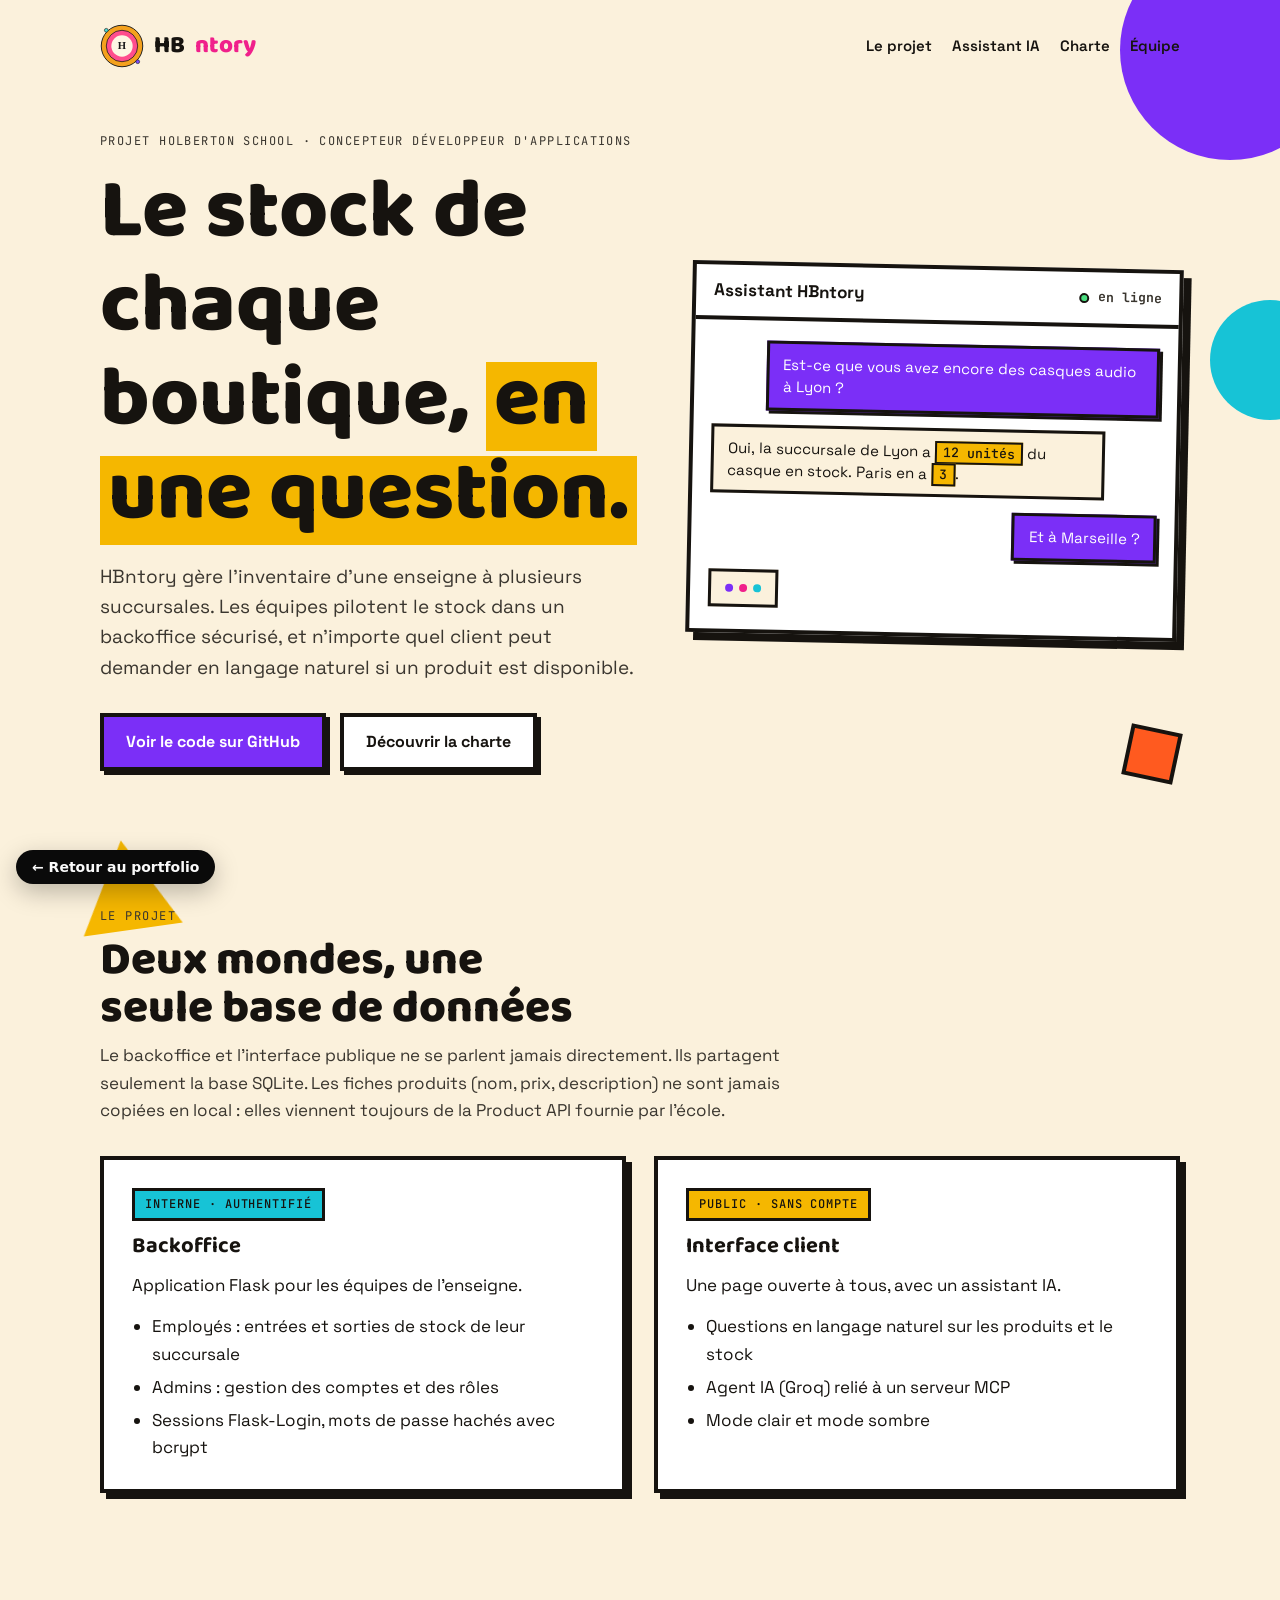
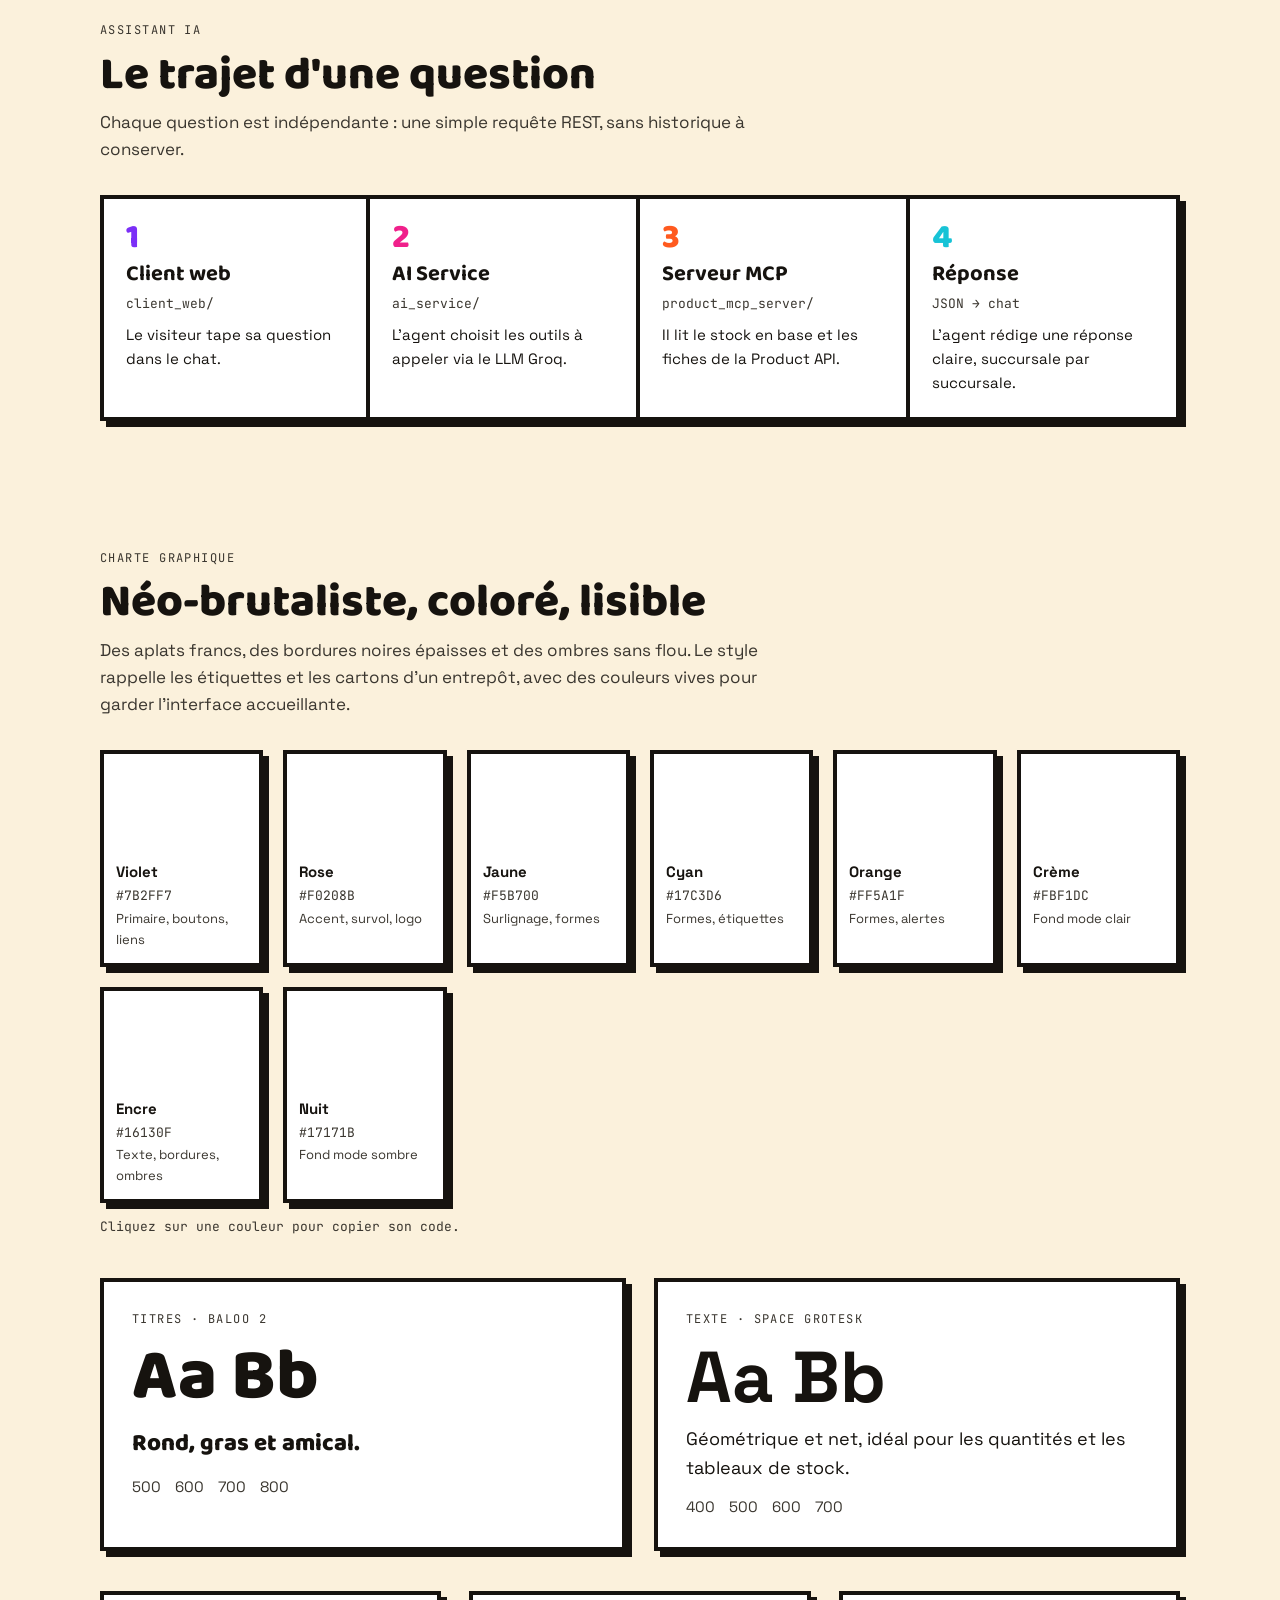
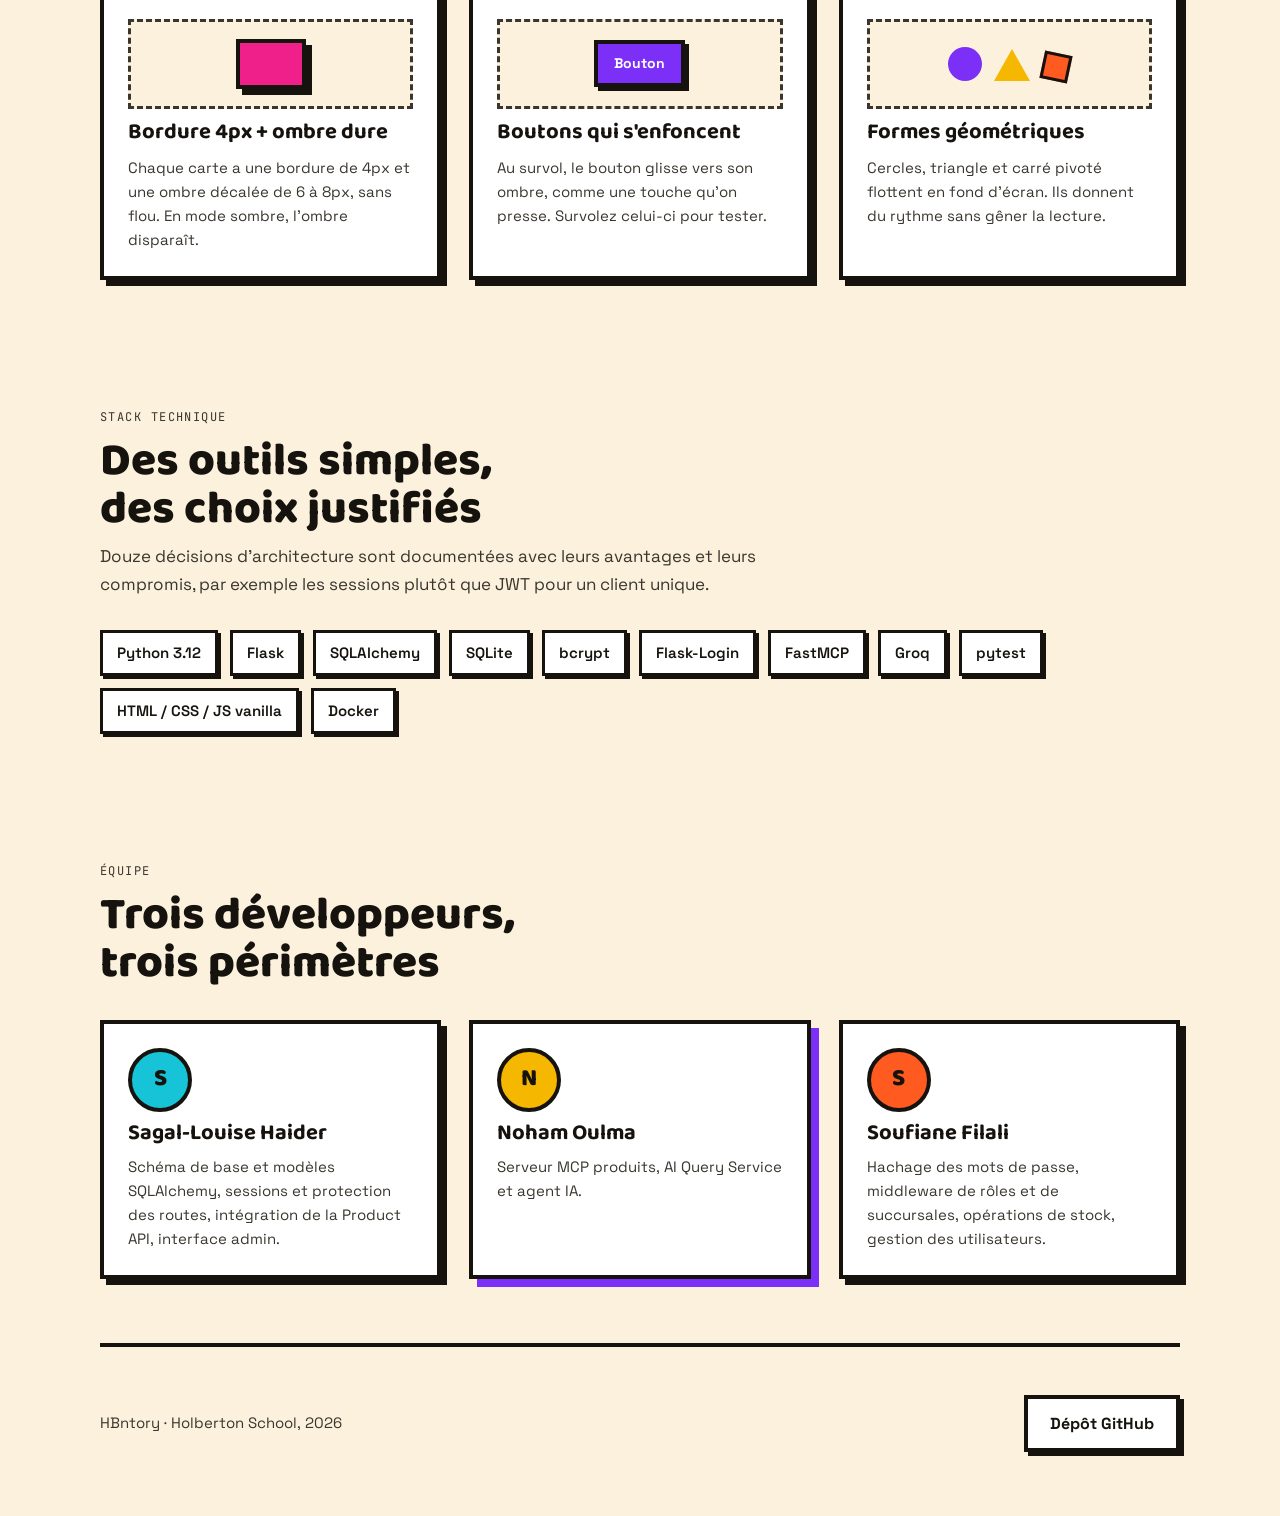
==== projets/hbntory.html @ 3516f9f4 "add: portfolio avec 4 projets et landing pages Co-Authored-By: Claude Sonnet 5.5 <noreply@anthropic." ====
<!doctype html><html><head><meta charset=utf8><meta name=viewport content="width=device-width,initial-scale=1,viewport-fit=cover"><style>:root{color-scheme:light;box-sizing:border-box;padding-top:env(safe-area-inset-top,0px);padding-bottom:env(safe-area-inset-bottom,0px)}html{scroll-padding-top:env(safe-area-inset-top,0px)}body{margin:0;padding:0;font:14px -apple-system,BlinkMacSystemFont,sans-serif;background:#faf9f5;color:#141413}img{max-width:100%}[hidden]:not([hidden=until-found i]){display:none!important}</style></head><body><!-- Lien de retour vers le portfolio --><a href="../index.html" style="position:fixed;left:16px;bottom:16px;z-index:9999;padding:10px 16px;border-radius:999px;background:#0a0a0a;color:#fafafa;font:600 14px/1 system-ui,sans-serif;text-decoration:none;box-shadow:0 8px 24px rgba(0,0,0,.25)">← Retour au portfolio</a>
<title>HBntory</title>
<link rel="preconnect" href="https://fonts.googleapis.com">
<link rel="preconnect" href="https://fonts.gstatic.com" crossorigin>
<link rel="stylesheet" href="https://fonts.googleapis.com/css2?family=Baloo+2:wght@600;700;800&family=Space+Grotesk:wght@400;500;600;700&family=JetBrains+Mono:wght@500&display=swap">
<style>
  /* Mise en page : colonne unique de blocs néo-brutalistes (bordure épaisse + ombre dure),
     formes géométriques flottantes reprises de l'app HBntory */
  /* Tokens de la charte (valeurs copiées de client_web/index.html) */
  :root {
    --bg: #FBF1DC;        /* fond crème */
    --surface: #FFFFFF;   /* cartes */
    --ink: #16130F;       /* encre principale */
    --muted: #3a362f;     /* texte secondaire */
    --border: #16130F;    /* bordures 4px */
    --shadow: #16130F;    /* ombre dure décalée */
    --violet: #7B2FF7;    /* couleur primaire, liens, boutons */
    --violet-deep: #6A22DE;
    --pink: #F0208B;      /* accent, survol, "ntory" du logo */
    --yellow: #F5B700;
    --cyan: #17C3D6;
    --orange: #FF5A1F;
    --on-accent: #FFFFFF;
    --font-display: 'Baloo 2', 'Trebuchet MS', sans-serif;
    --font-body: 'Space Grotesk', 'Segoe UI', system-ui, sans-serif;
    --font-mono: 'JetBrains Mono', ui-monospace, Menlo, monospace;
  }
  /* Thème sombre : mêmes valeurs que le mode sombre de l'app */
  @media (prefers-color-scheme: dark) {
    :root:not([data-theme="light"]) {
      --bg: #17171B; --surface: #1E1E24; --ink: #EDEDEF; --muted: #9B9BA3;
      --border: #2C2C33; --shadow: #000000; color-scheme: dark;
    }
  }
  :root[data-theme="dark"] {
    --bg: #17171B; --surface: #1E1E24; --ink: #EDEDEF; --muted: #9B9BA3;
    --border: #2C2C33; --shadow: #000000; color-scheme: dark;
  }

  /* Base : fond, police, gouttière latérale */
  * { box-sizing: border-box; }
  body {
    background: var(--bg); color: var(--ink);
    font-family: var(--font-body); font-size: 17px; line-height: 1.6;
    padding-inline: 20px; overflow-x: hidden; -webkit-font-smoothing: antialiased;
  }
  a { color: var(--violet); }
  a:hover { color: var(--pink); }
  :focus-visible { outline: 3px solid var(--pink); outline-offset: 3px; }
  .wrap { max-width: 1080px; margin-inline: auto; position: relative; z-index: 1; }
  h1, h2, h3 { font-family: var(--font-display); line-height: 1.05; text-wrap: balance; margin: 0; }
  h2 { font-size: clamp(32px, 5vw, 46px); font-weight: 800; }
  h3 { font-size: 22px; font-weight: 700; }
  p { margin: 0; }
  .eyebrow {
    font-family: var(--font-mono); font-size: 12px; letter-spacing: .12em;
    text-transform: uppercase; color: var(--muted);
  }

  /* Bloc brutaliste réutilisable : la "signature" de la charte */
  .brut {
    background: var(--surface); border: 4px solid var(--border);
    box-shadow: 6px 6px 0 var(--shadow); border-radius: 0;
  }

  /* Formes géométriques décoratives fixes (comme dans l'app) */
  .shape { position: fixed; z-index: 0; pointer-events: none; }
  .s-circle-v { top: -60px; right: -60px; width: 220px; height: 220px; border-radius: 50%; background: var(--violet); }
  .s-circle-c { top: 300px; right: -50px; width: 120px; height: 120px; border-radius: 50%; background: var(--cyan); }
  .s-tri { bottom: -30px; left: 6%; width: 0; height: 0; border-left: 50px solid transparent; border-right: 50px solid transparent; border-bottom: 90px solid var(--yellow); transform: rotate(-8deg); }
  .s-square { bottom: 120px; right: 8%; width: 52px; height: 52px; background: var(--orange); border: 4px solid var(--border); transform: rotate(12deg); }

  /* Barre du haut : logo + liens */
  .top { display: flex; align-items: center; justify-content: space-between; gap: 16px; padding-block: 24px; flex-wrap: wrap; }
  .logo { display: flex; align-items: center; gap: 10px; font-family: var(--font-display); font-weight: 800; font-size: 24px; text-decoration: none; color: var(--ink); }
  .logo span { color: var(--pink); }
  .top nav { display: flex; gap: 20px; flex-wrap: wrap; font-weight: 600; font-size: 15px; }
  .top nav a { color: var(--ink); text-decoration: none; }
  .top nav a:hover { color: var(--pink); }

  /* Boutons : fond plein, bordure, ombre qui "s'enfonce" au survol */
  .btn {
    display: inline-flex; align-items: center; gap: 8px; padding: 12px 22px;
    font-family: var(--font-body); font-weight: 700; font-size: 16px; text-decoration: none;
    border: 4px solid var(--border); box-shadow: 4px 4px 0 var(--shadow);
    transition: transform .12s, box-shadow .12s;
  }
  .btn:hover { transform: translate(2px, 2px); box-shadow: 2px 2px 0 var(--shadow); }
  .btn-primary { background: var(--violet); color: var(--on-accent); }
  .btn-primary:hover { color: var(--on-accent); background: var(--violet-deep); }
  .btn-ghost { background: var(--surface); color: var(--ink); }
  .btn-ghost:hover { color: var(--ink); }

  /* Hero : titre + aperçu de l'assistant IA */
  .hero { display: grid; grid-template-columns: 1.1fr 1fr; gap: 48px; align-items: center; padding-block: 40px 72px; }
  .hero > * { min-width: 0; }
  .hero h1 { font-size: clamp(46px, 8vw, 84px); font-weight: 800; margin-block: 14px 20px; line-height: 1.12; }
  /* Surlignage limité au corps des lettres (dégradé) pour ne pas recouvrir la ligne du dessus */
  .hero h1 .hl { background: linear-gradient(transparent 22%, var(--yellow) 22%, var(--yellow) 88%, transparent 88%); color: #16130F; padding-inline: 8px; box-decoration-break: clone; -webkit-box-decoration-break: clone; }
  .hero .lead { font-size: 19px; color: var(--muted); max-width: 52ch; }
  .hero .ctas { display: flex; gap: 14px; flex-wrap: wrap; margin-top: 30px; }

  /* Maquette du chat (reprend l'écran "Assistant" du client web) */
  .chat { padding: 0; transform: rotate(1.2deg); box-shadow: 8px 8px 0 var(--shadow); }
  .chat-head { display: flex; align-items: center; justify-content: space-between; padding: 12px 18px; border-bottom: 4px solid var(--border); font-weight: 700; }
  .live { display: inline-flex; align-items: center; gap: 8px; font-size: 13px; font-family: var(--font-mono); color: var(--muted); }
  .live i { width: 10px; height: 10px; border-radius: 50%; background: #4ADE80; border: 2px solid var(--border); animation: pulse 1.6s infinite; }
  .chat-body { display: flex; flex-direction: column; gap: 14px; padding: 20px 18px 22px; }
  .msg { max-width: 88%; padding: 10px 14px; border: 3px solid var(--border); font-size: 15px; line-height: 1.45; }
  .msg.user { align-self: flex-end; background: var(--violet); color: var(--on-accent); box-shadow: 3px 3px 0 var(--shadow); }
  .msg.bot { align-self: flex-start; background: var(--bg); }
  .msg.bot b { font-family: var(--font-mono); font-size: 13px; font-weight: 500; background: var(--yellow); color: #16130F; padding: 1px 6px; border: 2px solid #16130F; }
  .typing { display: flex; gap: 6px; align-self: flex-start; padding: 12px 14px; border: 3px solid var(--border); background: var(--bg); }
  .typing span { width: 8px; height: 8px; border-radius: 50%; background: var(--violet); animation: bounce 1.2s infinite; }
  .typing span:nth-child(2) { animation-delay: .15s; background: var(--pink); }
  .typing span:nth-child(3) { animation-delay: .3s; background: var(--cyan); }
  @keyframes bounce { 0%, 80%, 100% { transform: translateY(0); } 40% { transform: translateY(-9px); } }
  @keyframes pulse { 0%, 100% { opacity: 1; } 50% { opacity: .35; } }

  /* Sections : espacement vertical commun */
  section { padding-block: 64px; }
  .sec-head { display: flex; flex-direction: column; gap: 10px; margin-bottom: 32px; max-width: 64ch; }
  .sec-head p { color: var(--muted); }

  /* Les deux mondes : backoffice vs client public */
  .worlds { display: grid; grid-template-columns: 1fr 1fr; gap: 28px; }
  .world { padding: 28px; display: flex; flex-direction: column; gap: 14px; }
  .world > * { min-width: 0; }
  .tag { align-self: flex-start; font-family: var(--font-mono); font-size: 12px; letter-spacing: .08em; text-transform: uppercase; padding: 4px 10px; border: 3px solid #16130F; color: #16130F; font-weight: 500; }
  .tag.v { background: var(--cyan); }
  .tag.p { background: var(--yellow); }
  .world ul { margin: 0; padding-left: 20px; display: flex; flex-direction: column; gap: 6px; }

  /* Flux d'une question : étapes réellement séquentielles */
  .flow { display: grid; grid-template-columns: repeat(4, 1fr); gap: 0; }
  .step { padding: 22px; border: 4px solid var(--border); margin-left: -4px; background: var(--surface); display: flex; flex-direction: column; gap: 8px; }
  .step:first-child { margin-left: 0; }
  .step .n { font-family: var(--font-display); font-weight: 800; font-size: 34px; line-height: 1; }
  .step:nth-child(1) .n { color: var(--violet); }
  .step:nth-child(2) .n { color: var(--pink); }
  .step:nth-child(3) .n { color: var(--orange); }
  .step:nth-child(4) .n { color: var(--cyan); }
  .step code { font-family: var(--font-mono); font-size: 13px; color: var(--muted); }
  .step p { font-size: 15px; }
  .flow-wrap { box-shadow: 6px 6px 0 var(--shadow); }

  /* Charte graphique : nuancier */
  .swatches { display: grid; grid-template-columns: repeat(auto-fill, minmax(150px, 1fr)); gap: 20px; }
  .sw { padding: 0; display: flex; flex-direction: column; cursor: pointer; text-align: left; font: inherit; color: var(--ink); }
  .sw .chip { height: 96px; border-bottom: 4px solid var(--border); }
  .sw .meta { padding: 10px 12px 12px; display: flex; flex-direction: column; gap: 2px; }
  .sw .meta strong { font-size: 15px; }
  .sw .meta code { font-family: var(--font-mono); font-size: 13px; color: var(--muted); }
  .sw .role { font-size: 13px; color: var(--muted); }
  .sw:hover { transform: translate(2px, 2px); box-shadow: 4px 4px 0 var(--shadow); }
  .copied { font-family: var(--font-mono); font-size: 13px; color: var(--muted); min-height: 1.4em; margin-top: 14px; }

  /* Charte graphique : typographie et éléments */
  .type-grid { display: grid; grid-template-columns: 1fr 1fr; gap: 28px; margin-top: 40px; }
  .type-card { padding: 28px; display: flex; flex-direction: column; gap: 12px; min-width: 0; }
  .specimen { font-size: 72px; line-height: 1; }
  .type-card .d { font-family: var(--font-display); font-weight: 800; }
  .type-card .b { font-family: var(--font-body); font-weight: 700; }
  .weights { display: flex; gap: 14px; flex-wrap: wrap; font-size: 15px; color: var(--muted); }

  .rules { display: grid; grid-template-columns: repeat(3, 1fr); gap: 28px; margin-top: 40px; }
  .rule { padding: 24px; display: flex; flex-direction: column; gap: 12px; min-width: 0; }
  .rule .demo { height: 90px; display: flex; align-items: center; justify-content: center; background: var(--bg); border: 3px dashed var(--muted); }
  .rule p { font-size: 15px; color: var(--muted); }
  .demo-box { width: 70px; height: 50px; background: var(--pink); border: 4px solid var(--border); box-shadow: 6px 6px 0 var(--shadow); }
  .demo-shapes { display: flex; gap: 12px; align-items: flex-end; }
  .demo-shapes i { display: block; }
  .demo-shapes .c { width: 34px; height: 34px; border-radius: 50%; background: var(--violet); }
  .demo-shapes .t { width: 0; height: 0; border-left: 18px solid transparent; border-right: 18px solid transparent; border-bottom: 32px solid var(--yellow); }
  .demo-shapes .q { width: 28px; height: 28px; background: var(--orange); border: 3px solid var(--border); transform: rotate(12deg); }

  /* Stack technique : badges */
  .stack { display: flex; flex-wrap: wrap; gap: 12px; }
  .stack span { padding: 8px 14px; border: 3px solid var(--border); background: var(--surface); font-weight: 600; font-size: 15px; box-shadow: 3px 3px 0 var(--shadow); }

  /* Équipe */
  .team { display: grid; grid-template-columns: repeat(3, 1fr); gap: 28px; }
  .member { padding: 24px; display: flex; flex-direction: column; gap: 10px; min-width: 0; }
  .avatar { width: 64px; height: 64px; border-radius: 50%; border: 4px solid var(--border); display: grid; place-items: center; font-family: var(--font-display); font-weight: 800; font-size: 24px; color: #16130F; }
  .member p { font-size: 15px; color: var(--muted); }
  .member.me { box-shadow: 8px 8px 0 var(--violet); }

  /* Pied de page */
  footer { padding-block: 48px 64px; border-top: 4px solid var(--border); display: flex; justify-content: space-between; gap: 20px; flex-wrap: wrap; align-items: center; }
  footer p { color: var(--muted); font-size: 15px; }

  /* Mobile : tout passe en une colonne */
  @media (max-width: 820px) {
    .hero, .worlds, .type-grid, .rules, .team { grid-template-columns: 1fr; }
    .flow { grid-template-columns: 1fr 1fr; }
    .step { margin: -4px 0 0 -4px; }
    .chat { transform: none; }
    .s-circle-v { width: 140px; height: 140px; }
    .s-square, .s-circle-c { display: none; }
  }
  @media (max-width: 480px) {
    .flow { grid-template-columns: 1fr; }
    .step { margin: -4px 0 0 0; }
    .specimen { font-size: 56px; }
  }
  /* Accessibilité : coupe les animations si demandé */
  @media (prefers-reduced-motion: reduce) {
    *, *::before, *::after { animation: none !important; transition: none !important; }
  }
</style>

<!-- Formes décoratives en arrière-plan -->
<div class="shape s-circle-v" aria-hidden="true"></div>
<div class="shape s-circle-c" aria-hidden="true"></div>
<div class="shape s-tri" aria-hidden="true"></div>
<div class="shape s-square" aria-hidden="true"></div>

<div class="wrap">
  <!-- En-tête : logo officiel du projet + navigation -->
  <header class="top">
    <a class="logo" href="#top" id="top">
      <svg width="44" height="44" viewBox="0 0 140 140" aria-hidden="true">
        <circle cx="70" cy="70" r="66" fill="#f4a11e" stroke="#1a1a1a" stroke-width="3"/>
        <circle cx="70" cy="70" r="50" fill="#ff4d8d" stroke="#1a1a1a" stroke-width="2.5"/>
        <circle cx="70" cy="70" r="34" fill="#fdf6e3"/>
        <text x="70" y="80" text-anchor="middle" font-family="Georgia, serif" font-weight="700" font-size="34" fill="#1a1a1a">H</text>
        <circle cx="20" cy="20" r="6" fill="#4dd9d0" stroke="#1a1a1a" stroke-width="2"/>
        <circle cx="120" cy="120" r="6" fill="#7c4dff" stroke="#1a1a1a" stroke-width="2"/>
      </svg>
      HB<span>ntory</span>
    </a>
    <nav>
      <a href="#projet">Le projet</a>
      <a href="#flux">Assistant IA</a>
      <a href="#charte">Charte</a>
      <a href="#equipe">Équipe</a>
    </nav>
  </header>

  <!-- Hero : promesse du projet + maquette de l'assistant -->
  <div class="hero">
    <div>
      <p class="eyebrow">Projet Holberton School · Concepteur Développeur d'Applications</p>
      <h1>Le stock de chaque boutique, <span class="hl">en une question.</span></h1>
      <p class="lead">HBntory gère l'inventaire d'une enseigne à plusieurs succursales. Les équipes pilotent le stock dans un backoffice sécurisé, et n'importe quel client peut demander en langage naturel si un produit est disponible.</p>
      <div class="ctas">
        <a class="btn btn-primary" href="https://github.com/Souf-F/HBntory-Inventor-Management-Platform">Voir le code sur GitHub</a>
        <a class="btn btn-ghost" href="#charte">Découvrir la charte</a>
      </div>
    </div>

    <div class="brut chat" role="img" aria-label="Exemple de conversation avec l'assistant HBntory">
      <div class="chat-head">
        <span>Assistant HBntory</span>
        <span class="live"><i></i>en ligne</span>
      </div>
      <div class="chat-body">
        <div class="msg user">Est-ce que vous avez encore des casques audio à Lyon ?</div>
        <div class="msg bot">Oui, la succursale de Lyon a <b>12 unités</b> du casque en stock. Paris en a <b>3</b>.</div>
        <div class="msg user">Et à Marseille ?</div>
        <div class="typing" aria-hidden="true"><span></span><span></span><span></span></div>
      </div>
    </div>
  </div>

  <!-- Le projet : les deux mondes qui partagent la même base -->
  <section id="projet">
    <div class="sec-head">
      <p class="eyebrow">Le projet</p>
      <h2>Deux mondes, une seule base de données</h2>
      <p>Le backoffice et l'interface publique ne se parlent jamais directement. Ils partagent seulement la base SQLite. Les fiches produits (nom, prix, description) ne sont jamais copiées en local : elles viennent toujours de la Product API fournie par l'école.</p>
    </div>
    <div class="worlds">
      <div class="brut world">
        <span class="tag v">Interne · authentifié</span>
        <h3>Backoffice</h3>
        <p>Application Flask pour les équipes de l'enseigne.</p>
        <ul>
          <li>Employés : entrées et sorties de stock de leur succursale</li>
          <li>Admins : gestion des comptes et des rôles</li>
          <li>Sessions Flask-Login, mots de passe hachés avec bcrypt</li>
        </ul>
      </div>
      <div class="brut world">
        <span class="tag p">Public · sans compte</span>
        <h3>Interface client</h3>
        <p>Une page ouverte à tous, avec un assistant IA.</p>
        <ul>
          <li>Questions en langage naturel sur les produits et le stock</li>
          <li>Agent IA (Groq) relié à un serveur MCP</li>
          <li>Mode clair et mode sombre</li>
        </ul>
      </div>
    </div>
  </section>

  <!-- Flux : parcours d'une question, dans l'ordre réel -->
  <section id="flux">
    <div class="sec-head">
      <p class="eyebrow">Assistant IA</p>
      <h2>Le trajet d'une question</h2>
      <p>Chaque question est indépendante : une simple requête REST, sans historique à conserver.</p>
    </div>
    <div class="flow-wrap">
      <div class="flow">
        <div class="step"><span class="n">1</span><h3>Client web</h3><code>client_web/</code><p>Le visiteur tape sa question dans le chat.</p></div>
        <div class="step"><span class="n">2</span><h3>AI Service</h3><code>ai_service/</code><p>L'agent choisit les outils à appeler via le LLM Groq.</p></div>
        <div class="step"><span class="n">3</span><h3>Serveur MCP</h3><code>product_mcp_server/</code><p>Il lit le stock en base et les fiches de la Product API.</p></div>
        <div class="step"><span class="n">4</span><h3>Réponse</h3><code>JSON → chat</code><p>L'agent rédige une réponse claire, succursale par succursale.</p></div>
      </div>
    </div>
  </section>

  <!-- Charte graphique : couleurs, typo, règles visuelles -->
  <section id="charte">
    <div class="sec-head">
      <p class="eyebrow">Charte graphique</p>
      <h2>Néo-brutaliste, coloré, lisible</h2>
      <p>Des aplats francs, des bordures noires épaisses et des ombres sans flou. Le style rappelle les étiquettes et les cartons d'un entrepôt, avec des couleurs vives pour garder l'interface accueillante.</p>
    </div>

    <div class="swatches" id="swatches">
      <button class="brut sw" data-hex="#7B2FF7"><span class="chip" style="background:#7B2FF7"></span><span class="meta"><strong>Violet</strong><code>#7B2FF7</code><span class="role">Primaire, boutons, liens</span></span></button>
      <button class="brut sw" data-hex="#F0208B"><span class="chip" style="background:#F0208B"></span><span class="meta"><strong>Rose</strong><code>#F0208B</code><span class="role">Accent, survol, logo</span></span></button>
      <button class="brut sw" data-hex="#F5B700"><span class="chip" style="background:#F5B700"></span><span class="meta"><strong>Jaune</strong><code>#F5B700</code><span class="role">Surlignage, formes</span></span></button>
      <button class="brut sw" data-hex="#17C3D6"><span class="chip" style="background:#17C3D6"></span><span class="meta"><strong>Cyan</strong><code>#17C3D6</code><span class="role">Formes, étiquettes</span></span></button>
      <button class="brut sw" data-hex="#FF5A1F"><span class="chip" style="background:#FF5A1F"></span><span class="meta"><strong>Orange</strong><code>#FF5A1F</code><span class="role">Formes, alertes</span></span></button>
      <button class="brut sw" data-hex="#FBF1DC"><span class="chip" style="background:#FBF1DC"></span><span class="meta"><strong>Crème</strong><code>#FBF1DC</code><span class="role">Fond mode clair</span></span></button>
      <button class="brut sw" data-hex="#16130F"><span class="chip" style="background:#16130F"></span><span class="meta"><strong>Encre</strong><code>#16130F</code><span class="role">Texte, bordures, ombres</span></span></button>
      <button class="brut sw" data-hex="#17171B"><span class="chip" style="background:#17171B"></span><span class="meta"><strong>Nuit</strong><code>#17171B</code><span class="role">Fond mode sombre</span></span></button>
    </div>
    <p class="copied" id="copied" aria-live="polite">Cliquez sur une couleur pour copier son code.</p>

    <div class="type-grid">
      <div class="brut type-card">
        <p class="eyebrow">Titres · Baloo 2</p>
        <div class="specimen d">Aa Bb</div>
        <p class="d" style="font-size:24px">Rond, gras et amical.</p>
        <div class="weights"><span>500</span><span>600</span><span>700</span><span>800</span></div>
      </div>
      <div class="brut type-card">
        <p class="eyebrow">Texte · Space Grotesk</p>
        <div class="specimen b">Aa Bb</div>
        <p style="font-size:18px">Géométrique et net, idéal pour les quantités et les tableaux de stock.</p>
        <div class="weights"><span>400</span><span>500</span><span>600</span><span>700</span></div>
      </div>
    </div>

    <div class="rules">
      <div class="brut rule">
        <div class="demo"><div class="demo-box"></div></div>
        <h3>Bordure 4px + ombre dure</h3>
        <p>Chaque carte a une bordure de 4px et une ombre décalée de 6 à 8px, sans flou. En mode sombre, l'ombre disparaît.</p>
      </div>
      <div class="brut rule">
        <div class="demo"><a class="btn btn-primary" href="#charte" style="padding:8px 16px;font-size:14px">Bouton</a></div>
        <h3>Boutons qui s'enfoncent</h3>
        <p>Au survol, le bouton glisse vers son ombre, comme une touche qu'on presse. Survolez celui-ci pour tester.</p>
      </div>
      <div class="brut rule">
        <div class="demo"><div class="demo-shapes"><i class="c"></i><i class="t"></i><i class="q"></i></div></div>
        <h3>Formes géométriques</h3>
        <p>Cercles, triangle et carré pivoté flottent en fond d'écran. Ils donnent du rythme sans gêner la lecture.</p>
      </div>
    </div>
  </section>

  <!-- Stack technique -->
  <section>
    <div class="sec-head">
      <p class="eyebrow">Stack technique</p>
      <h2>Des outils simples, des choix justifiés</h2>
      <p>Douze décisions d'architecture sont documentées avec leurs avantages et leurs compromis, par exemple les sessions plutôt que JWT pour un client unique.</p>
    </div>
    <div class="stack">
      <span>Python 3.12</span><span>Flask</span><span>SQLAlchemy</span><span>SQLite</span><span>bcrypt</span><span>Flask-Login</span><span>FastMCP</span><span>Groq</span><span>pytest</span><span>HTML / CSS / JS vanilla</span><span>Docker</span>
    </div>
  </section>

  <!-- Équipe : répartition réelle des tâches (README) -->
  <section id="equipe">
    <div class="sec-head">
      <p class="eyebrow">Équipe</p>
      <h2>Trois développeurs, trois périmètres</h2>
    </div>
    <div class="team">
      <div class="brut member">
        <div class="avatar" style="background:var(--cyan)">S</div>
        <h3>Sagal-Louise Haider</h3>
        <p>Schéma de base et modèles SQLAlchemy, sessions et protection des routes, intégration de la Product API, interface admin.</p>
      </div>
      <div class="brut member me">
        <div class="avatar" style="background:var(--yellow)">N</div>
        <h3>Noham Oulma</h3>
        <p>Serveur MCP produits, AI Query Service et agent IA.</p>
      </div>
      <div class="brut member">
        <div class="avatar" style="background:var(--orange)">S</div>
        <h3>Soufiane Filali</h3>
        <p>Hachage des mots de passe, middleware de rôles et de succursales, opérations de stock, gestion des utilisateurs.</p>
      </div>
    </div>
  </section>

  <!-- Pied de page -->
  <footer>
    <p>HBntory · Holberton School, 2026</p>
    <a class="btn btn-ghost" href="https://github.com/Souf-F/HBntory-Inventor-Management-Platform">Dépôt GitHub</a>
  </footer>
</div>

<script>
  // Copie le code hexa d'une couleur au clic sur une pastille du nuancier
  const out = document.getElementById('copied');
  document.getElementById('swatches').addEventListener('click', (e) => {
    const sw = e.target.closest('.sw');
    if (!sw) return;
    const hex = sw.dataset.hex;
    navigator.clipboard.writeText(hex)
      .then(() => { out.textContent = hex + ' copié dans le presse-papiers.'; })
      .catch(() => { out.textContent = 'Copie impossible ici. Code : ' + hex; });
  });
</script>

</body></html>
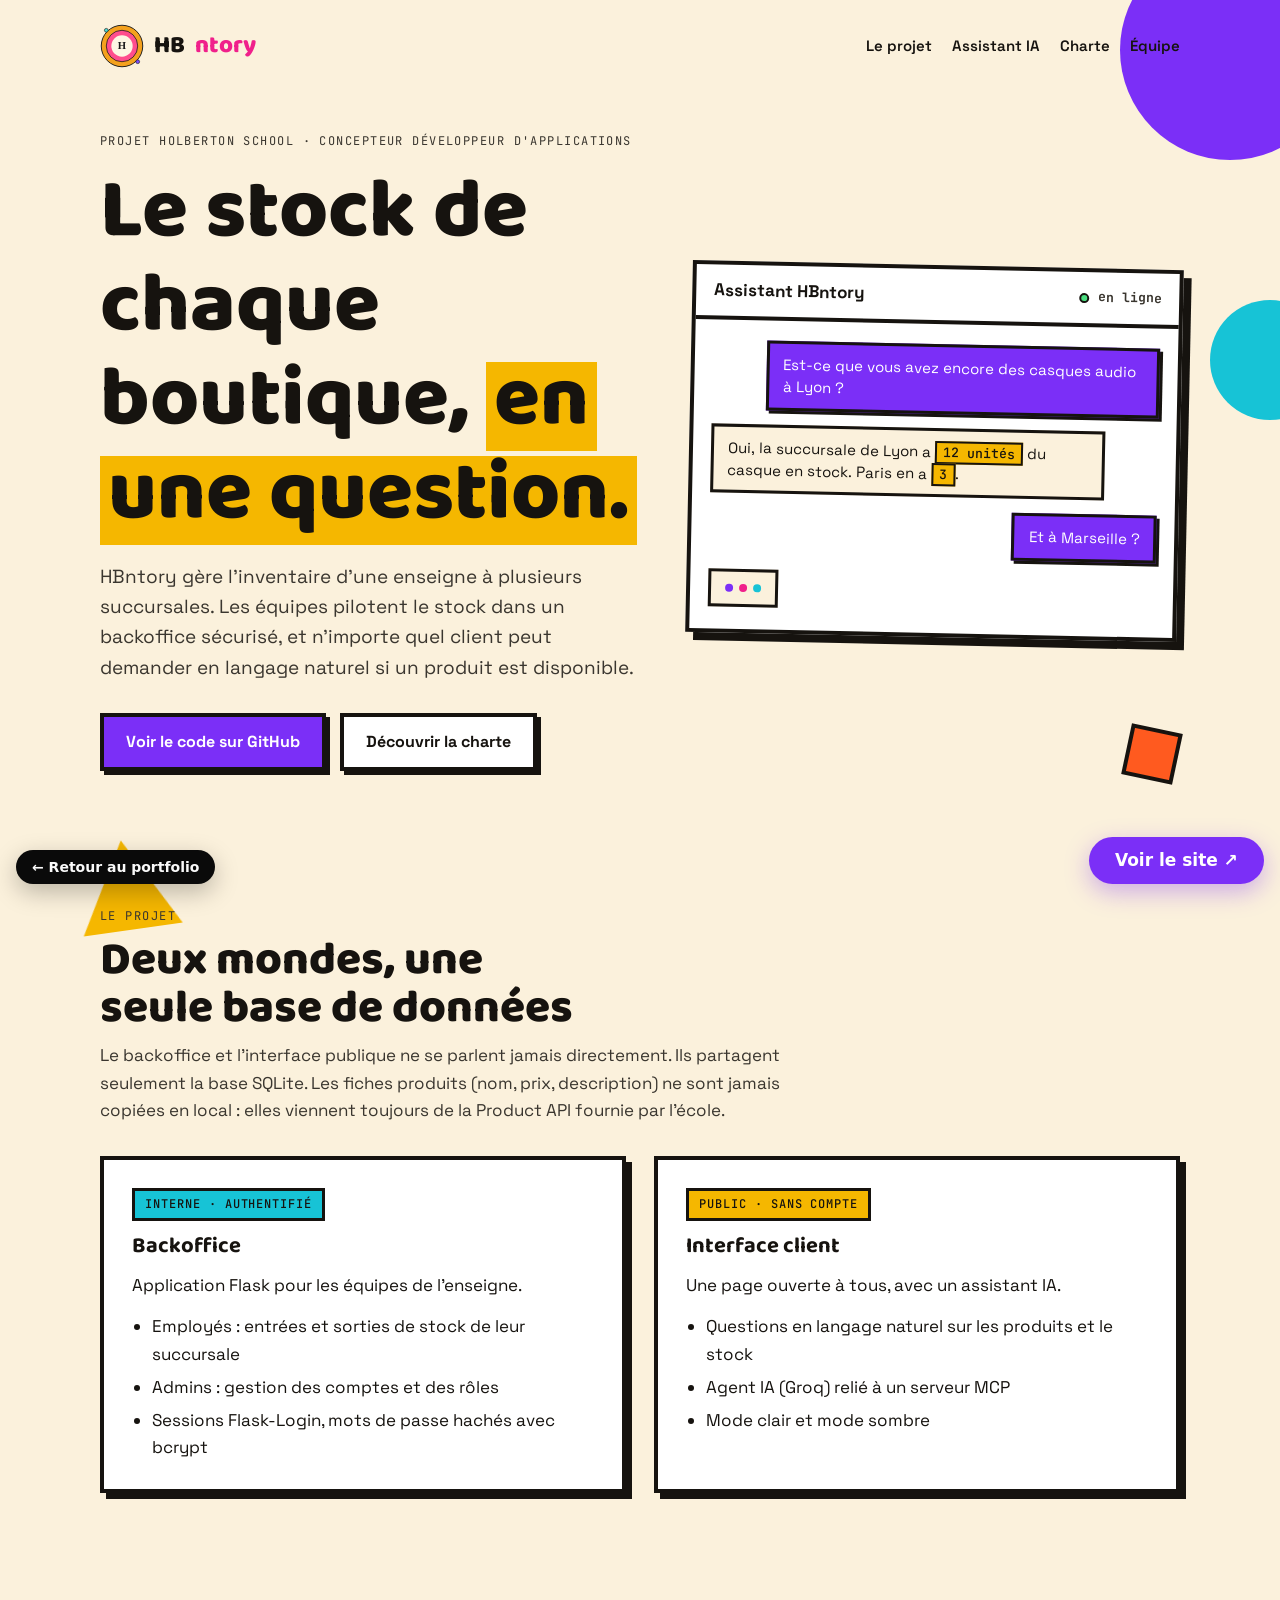
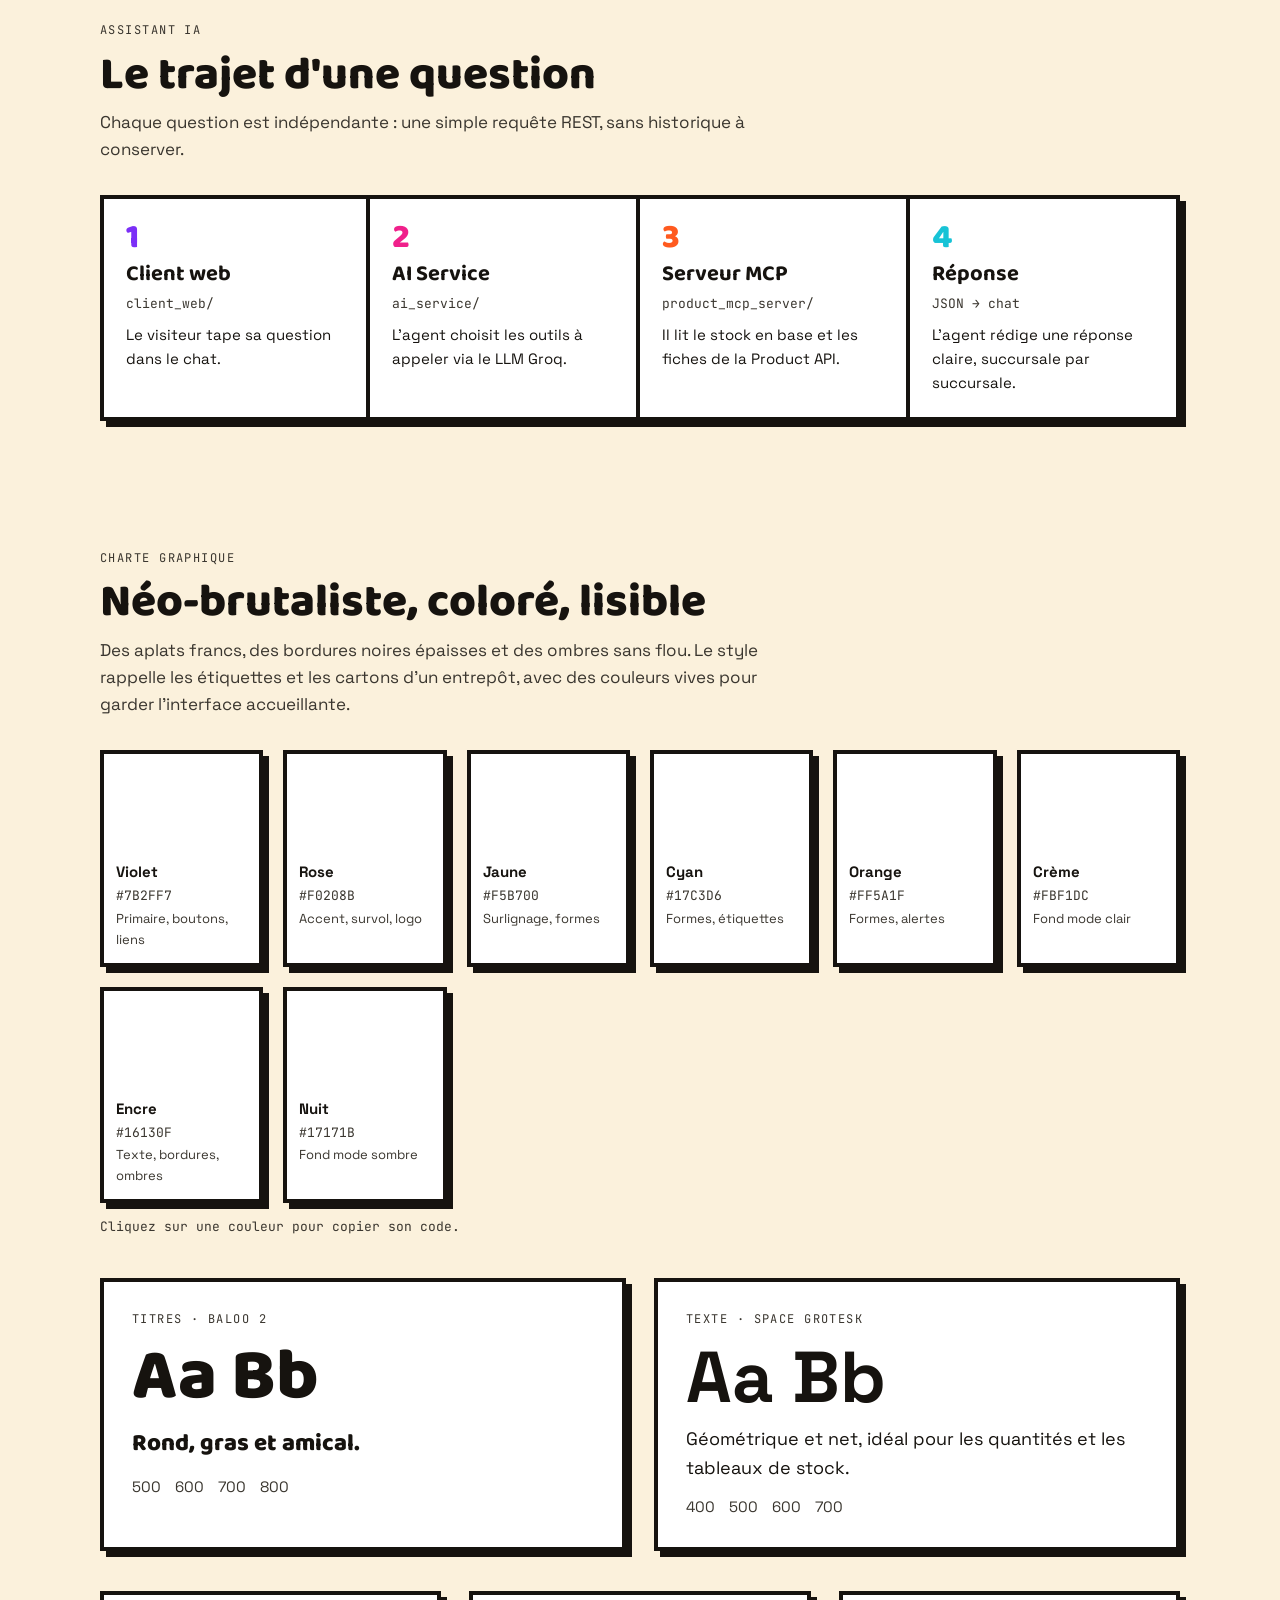
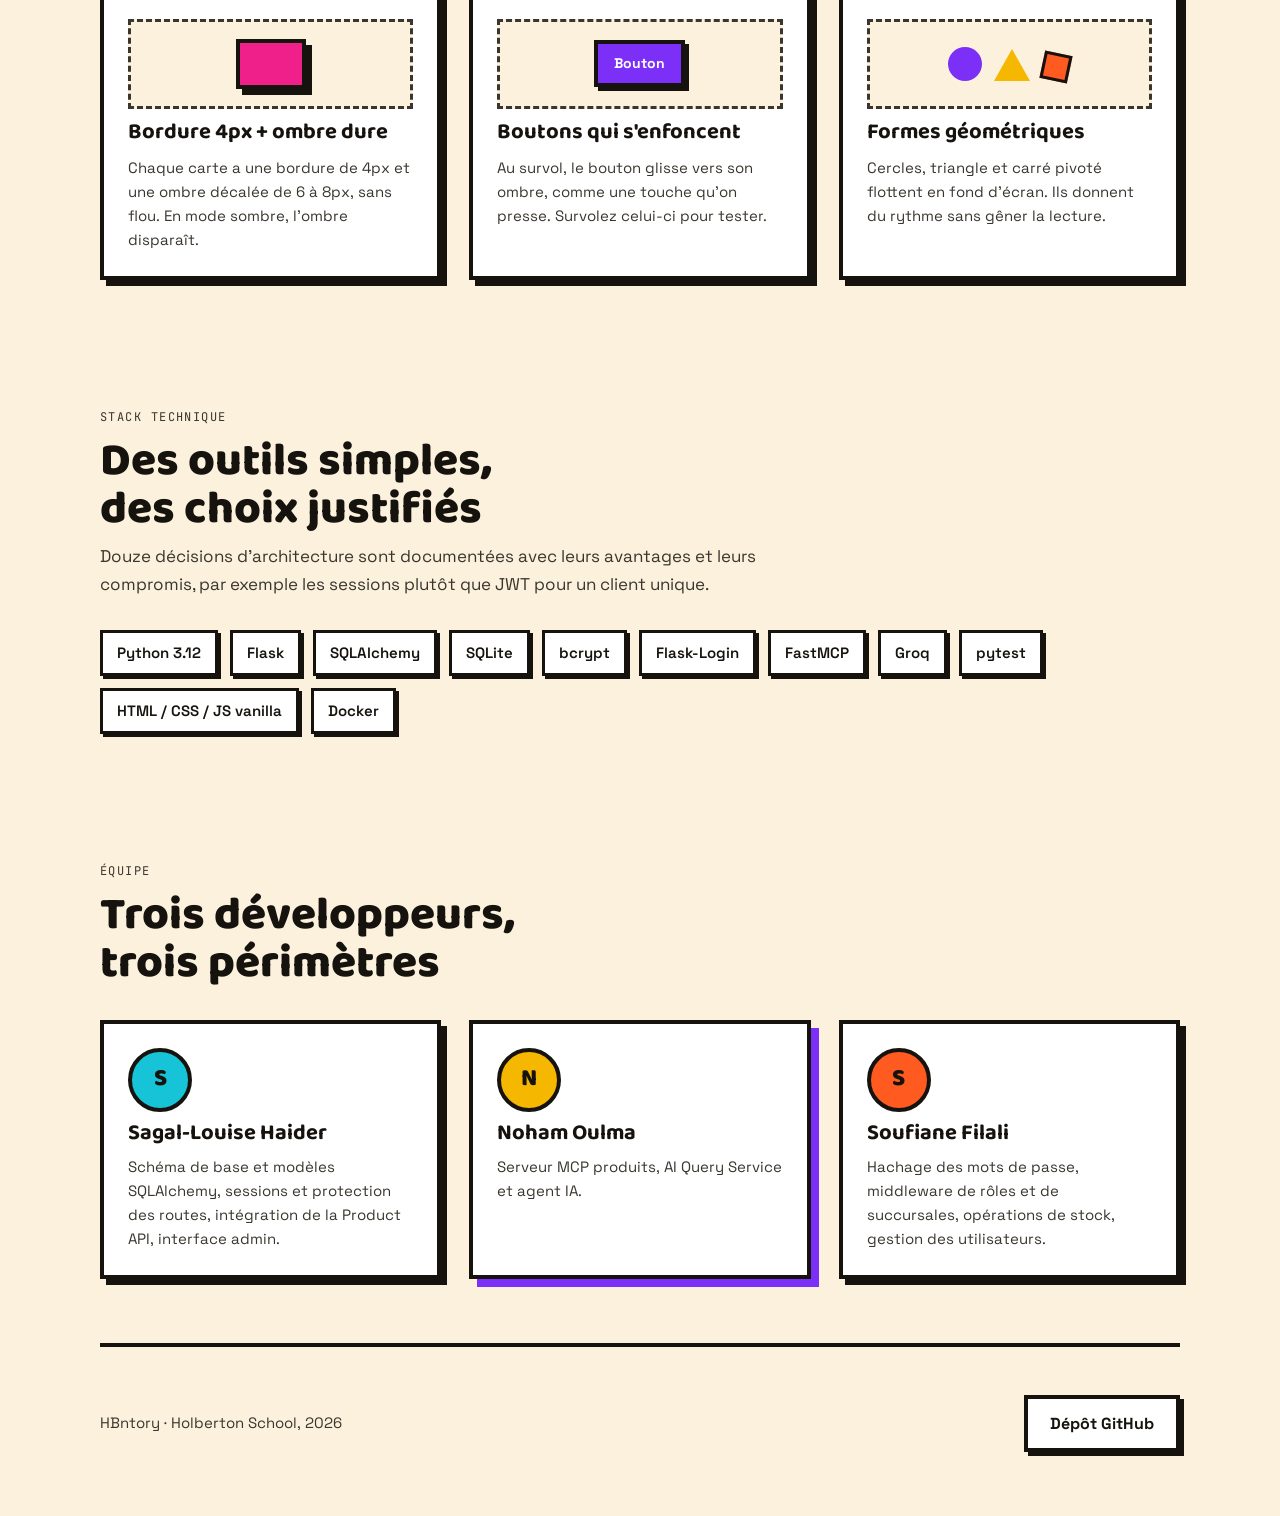
==== commit 23bb8abe: "feat: bouton vers le site déployé de HBntory" ====
--- a/projets/hbntory.html
+++ b/projets/hbntory.html
@@ -1,4 +1,5 @@
-<!doctype html><html><head><meta charset=utf8><meta name=viewport content="width=device-width,initial-scale=1,viewport-fit=cover"><style>:root{color-scheme:light;box-sizing:border-box;padding-top:env(safe-area-inset-top,0px);padding-bottom:env(safe-area-inset-bottom,0px)}html{scroll-padding-top:env(safe-area-inset-top,0px)}body{margin:0;padding:0;font:14px -apple-system,BlinkMacSystemFont,sans-serif;background:#faf9f5;color:#141413}img{max-width:100%}[hidden]:not([hidden=until-found i]){display:none!important}</style></head><body><!-- Lien de retour vers le portfolio --><a href="../index.html" style="position:fixed;left:16px;bottom:16px;z-index:9999;padding:10px 16px;border-radius:999px;background:#0a0a0a;color:#fafafa;font:600 14px/1 system-ui,sans-serif;text-decoration:none;box-shadow:0 8px 24px rgba(0,0,0,.25)">← Retour au portfolio</a>
+<!doctype html><html><head><meta charset=utf8><meta name=viewport content="width=device-width,initial-scale=1,viewport-fit=cover"><style>:root{color-scheme:light;box-sizing:border-box;padding-top:env(safe-area-inset-top,0px);padding-bottom:env(safe-area-inset-bottom,0px)}html{scroll-padding-top:env(safe-area-inset-top,0px)}body{margin:0;padding:0;font:14px -apple-system,BlinkMacSystemFont,sans-serif;background:#faf9f5;color:#141413}img{max-width:100%}[hidden]:not([hidden=until-found i]){display:none!important}</style></head><body><!-- Lien de retour vers le portfolio --><a href="../index.html" style="position:fixed;left:16px;bottom:16px;z-index:9999;padding:10px 16px;border-radius:999px;background:#0a0a0a;color:#fafafa;font:600 14px/1 system-ui,sans-serif;text-decoration:none;box-shadow:0 8px 24px rgba(0,0,0,.25)">← Retour au portfolio</a><!-- Lien vers le site déployé, en bas à droite -->
+<a href="https://hbntory.aeonlabs.fr/" target="_blank" rel="noopener" style="position:fixed;right:16px;bottom:16px;z-index:9999;padding:15px 26px;border-radius:999px;background:#7B2FF7;color:#fff;font:700 17px/1 system-ui,sans-serif;text-decoration:none;box-shadow:0 8px 24px rgba(123,47,247,.35)">Voir le site ↗</a>
 <title>HBntory</title>
 <link rel="preconnect" href="https://fonts.googleapis.com">
 <link rel="preconnect" href="https://fonts.gstatic.com" crossorigin>
